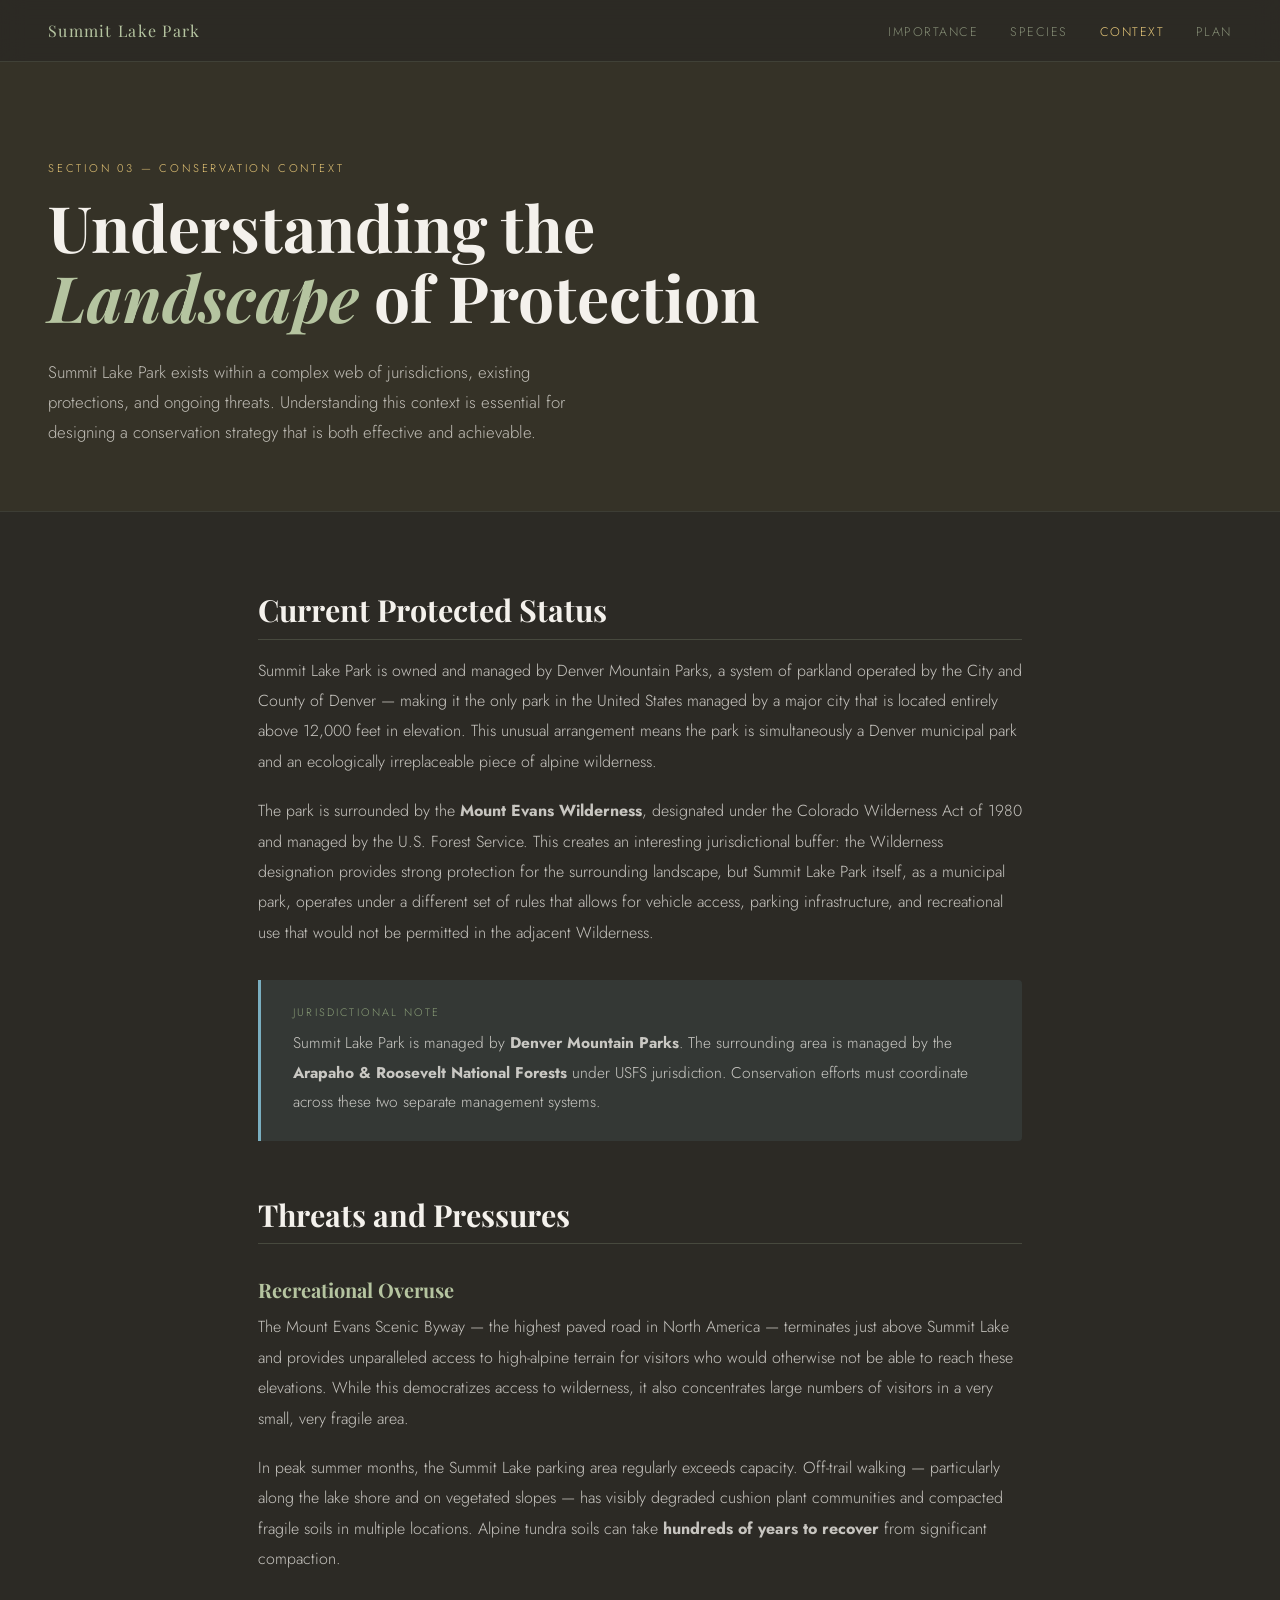
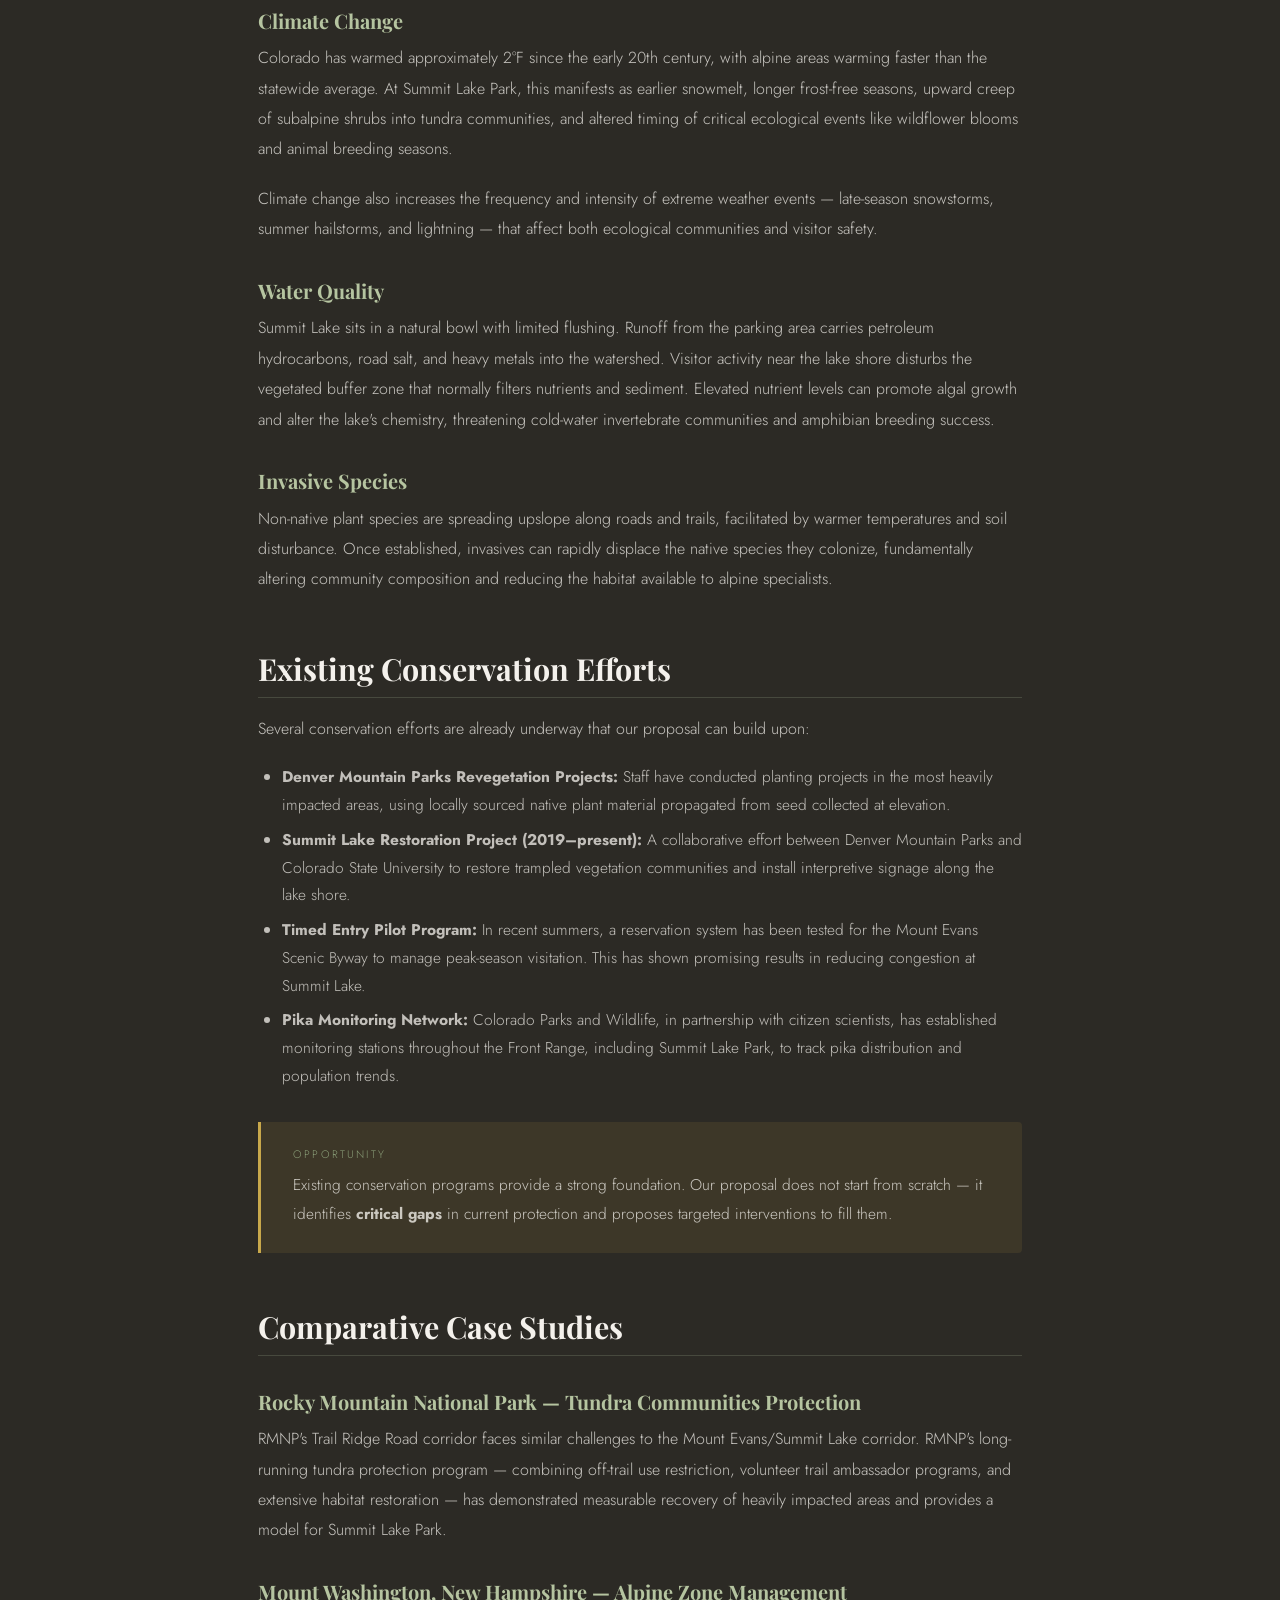
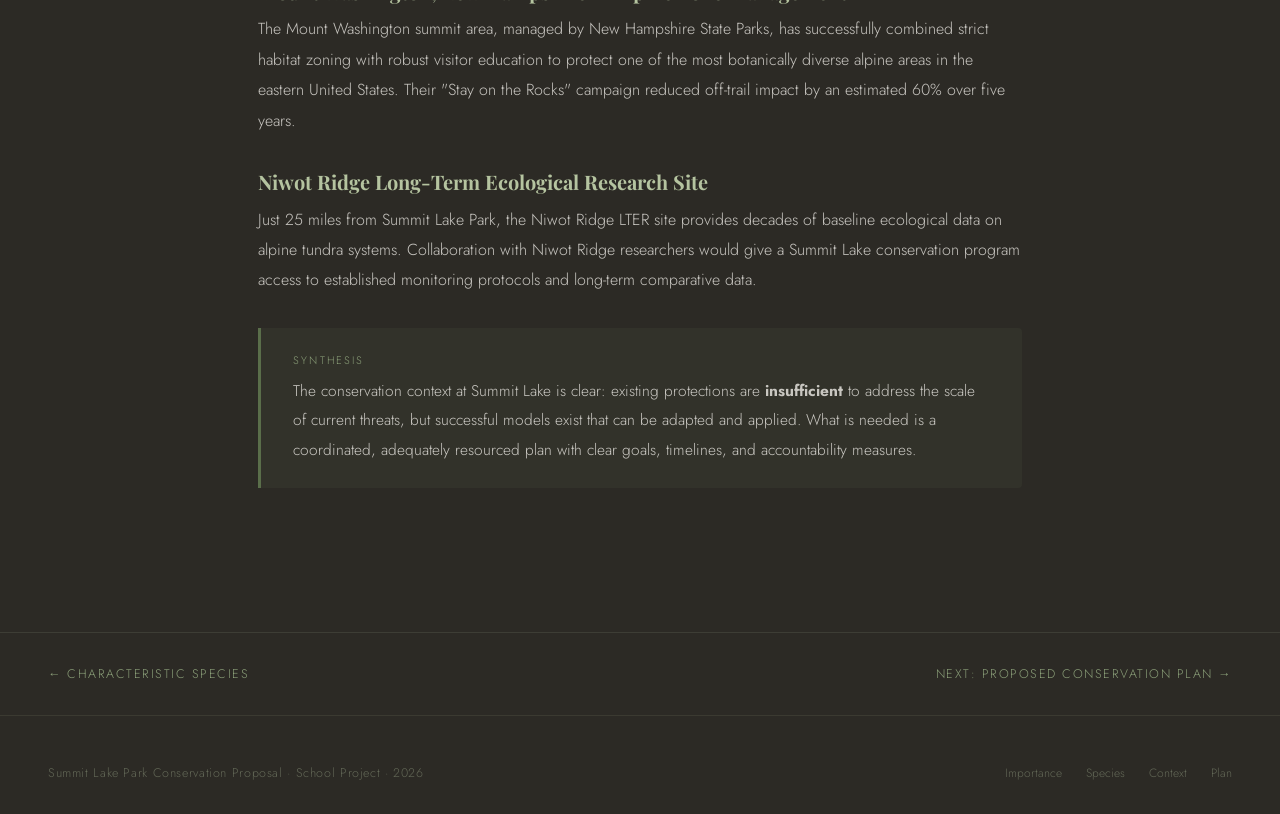
==== context.html @ bf98d881 "Add files via upload" ====
<!DOCTYPE html>
<html lang="en">
<head>
  <meta charset="UTF-8"/>
  <meta name="viewport" content="width=device-width, initial-scale=1.0"/>
  <title>Conservation Context — Summit Lake Park</title>
  <link rel="stylesheet" href="shared.css"/>
</head>
<body>

  <nav>
    <a href="index.html" class="nav-logo">Summit Lake Park</a>
    <ul class="nav-links">
      <li><a href="importance.html">Importance</a></li>
      <li><a href="species.html">Species</a></li>
      <li><a href="context.html" class="active">Context</a></li>
      <li><a href="plan.html">Plan</a></li>
    </ul>
  </nav>

  <div class="page-hero" style="--hero-tint: var(--gold);">
    <div class="page-eyebrow">Section 03 — Conservation Context</div>
    <h1>Understanding the <em>Landscape</em> of Protection</h1>
    <p class="lead">
      Summit Lake Park exists within a complex web of jurisdictions, existing protections, and ongoing threats. Understanding this context is essential for designing a conservation strategy that is both effective and achievable.
    </p>
  </div>

  <div class="page-content">

    <h2>Current Protected Status</h2>
    <p>
      Summit Lake Park is owned and managed by Denver Mountain Parks, a system of parkland operated by the City and County of Denver — making it the only park in the United States managed by a major city that is located entirely above 12,000 feet in elevation. This unusual arrangement means the park is simultaneously a Denver municipal park and an ecologically irreplaceable piece of alpine wilderness.
    </p>
    <p>
      The park is surrounded by the <strong>Mount Evans Wilderness</strong>, designated under the Colorado Wilderness Act of 1980 and managed by the U.S. Forest Service. This creates an interesting jurisdictional buffer: the Wilderness designation provides strong protection for the surrounding landscape, but Summit Lake Park itself, as a municipal park, operates under a different set of rules that allows for vehicle access, parking infrastructure, and recreational use that would not be permitted in the adjacent Wilderness.
    </p>

    <div class="callout sky">
      <div class="callout-label">Jurisdictional Note</div>
      <p>Summit Lake Park is managed by <strong>Denver Mountain Parks</strong>. The surrounding area is managed by the <strong>Arapaho & Roosevelt National Forests</strong> under USFS jurisdiction. Conservation efforts must coordinate across these two separate management systems.</p>
    </div>

    <h2>Threats and Pressures</h2>

    <h3>Recreational Overuse</h3>
    <p>
      The Mount Evans Scenic Byway — the highest paved road in North America — terminates just above Summit Lake and provides unparalleled access to high-alpine terrain for visitors who would otherwise not be able to reach these elevations. While this democratizes access to wilderness, it also concentrates large numbers of visitors in a very small, very fragile area.
    </p>
    <p>
      In peak summer months, the Summit Lake parking area regularly exceeds capacity. Off-trail walking — particularly along the lake shore and on vegetated slopes — has visibly degraded cushion plant communities and compacted fragile soils in multiple locations. Alpine tundra soils can take <strong>hundreds of years to recover</strong> from significant compaction.
    </p>

    <h3>Climate Change</h3>
    <p>
      Colorado has warmed approximately 2°F since the early 20th century, with alpine areas warming faster than the statewide average. At Summit Lake Park, this manifests as earlier snowmelt, longer frost-free seasons, upward creep of subalpine shrubs into tundra communities, and altered timing of critical ecological events like wildflower blooms and animal breeding seasons.
    </p>
    <p>
      Climate change also increases the frequency and intensity of extreme weather events — late-season snowstorms, summer hailstorms, and lightning — that affect both ecological communities and visitor safety.
    </p>

    <h3>Water Quality</h3>
    <p>
      Summit Lake sits in a natural bowl with limited flushing. Runoff from the parking area carries petroleum hydrocarbons, road salt, and heavy metals into the watershed. Visitor activity near the lake shore disturbs the vegetated buffer zone that normally filters nutrients and sediment. Elevated nutrient levels can promote algal growth and alter the lake's chemistry, threatening cold-water invertebrate communities and amphibian breeding success.
    </p>

    <h3>Invasive Species</h3>
    <p>
      Non-native plant species are spreading upslope along roads and trails, facilitated by warmer temperatures and soil disturbance. Once established, invasives can rapidly displace the native species they colonize, fundamentally altering community composition and reducing the habitat available to alpine specialists.
    </p>

    <h2>Existing Conservation Efforts</h2>
    <p>
      Several conservation efforts are already underway that our proposal can build upon:
    </p>
    <ul>
      <li><strong>Denver Mountain Parks Revegetation Projects:</strong> Staff have conducted planting projects in the most heavily impacted areas, using locally sourced native plant material propagated from seed collected at elevation.</li>
      <li><strong>Summit Lake Restoration Project (2019–present):</strong> A collaborative effort between Denver Mountain Parks and Colorado State University to restore trampled vegetation communities and install interpretive signage along the lake shore.</li>
      <li><strong>Timed Entry Pilot Program:</strong> In recent summers, a reservation system has been tested for the Mount Evans Scenic Byway to manage peak-season visitation. This has shown promising results in reducing congestion at Summit Lake.</li>
      <li><strong>Pika Monitoring Network:</strong> Colorado Parks and Wildlife, in partnership with citizen scientists, has established monitoring stations throughout the Front Range, including Summit Lake Park, to track pika distribution and population trends.</li>
    </ul>

    <div class="callout gold">
      <div class="callout-label">Opportunity</div>
      <p>Existing conservation programs provide a strong foundation. Our proposal does not start from scratch — it identifies <strong>critical gaps</strong> in current protection and proposes targeted interventions to fill them.</p>
    </div>

    <h2>Comparative Case Studies</h2>

    <h3>Rocky Mountain National Park — Tundra Communities Protection</h3>
    <p>
      RMNP's Trail Ridge Road corridor faces similar challenges to the Mount Evans/Summit Lake corridor. RMNP's long-running tundra protection program — combining off-trail use restriction, volunteer trail ambassador programs, and extensive habitat restoration — has demonstrated measurable recovery of heavily impacted areas and provides a model for Summit Lake Park.
    </p>

    <h3>Mount Washington, New Hampshire — Alpine Zone Management</h3>
    <p>
      The Mount Washington summit area, managed by New Hampshire State Parks, has successfully combined strict habitat zoning with robust visitor education to protect one of the most botanically diverse alpine areas in the eastern United States. Their "Stay on the Rocks" campaign reduced off-trail impact by an estimated 60% over five years.
    </p>

    <h3>Niwot Ridge Long-Term Ecological Research Site</h3>
    <p>
      Just 25 miles from Summit Lake Park, the Niwot Ridge LTER site provides decades of baseline ecological data on alpine tundra systems. Collaboration with Niwot Ridge researchers would give a Summit Lake conservation program access to established monitoring protocols and long-term comparative data.
    </p>

    <div class="callout">
      <div class="callout-label">Synthesis</div>
      <p>The conservation context at Summit Lake is clear: existing protections are <strong>insufficient</strong> to address the scale of current threats, but successful models exist that can be adapted and applied. What is needed is a coordinated, adequately resourced plan with clear goals, timelines, and accountability measures.</p>
    </div>

  </div>

  <div class="page-nav-strip">
    <a href="species.html" class="page-nav-link">← Characteristic Species</a>
    <a href="plan.html" class="page-nav-link">Next: Proposed Conservation Plan →</a>
  </div>

  <footer>
    <p>Summit Lake Park Conservation Proposal · School Project · 2026</p>
    <div class="footer-links">
      <a href="importance.html">Importance</a>
      <a href="species.html">Species</a>
      <a href="context.html">Context</a>
      <a href="plan.html">Plan</a>
    </div>
  </footer>

</body>
</html>
---- shared.css ----
/* shared.css — Summit Lake Conservation Proposal */
@import url('https://fonts.googleapis.com/css2?family=Playfair+Display:ital,wght@0,400;0,700;1,400&family=Libre+Baskerville:ital@0;1&family=Jost:wght@300;400;500&display=swap');

:root {
  --stone: #2c2a25;
  --bark: #4a3f35;
  --moss: #5a6e4a;
  --sage: #8a9e78;
  --lichen: #b5c4a0;
  --mist: #dce8d4;
  --snow: #f4f1ec;
  --glacier: #c8dde8;
  --sky: #7aaec0;
  --gold: #c8a84b;
  --accent: #e8c97a;
}

*, *::before, *::after { box-sizing: border-box; margin: 0; padding: 0; }
html { scroll-behavior: smooth; }

body {
  background: var(--stone);
  color: var(--snow);
  font-family: 'Jost', sans-serif;
  font-weight: 300;
  overflow-x: hidden;
}

/* ── NAV ── */
nav {
  position: fixed; top: 0; left: 0; right: 0; z-index: 100;
  display: flex; align-items: center; justify-content: space-between;
  padding: 1.2rem 3rem;
  background: rgba(44,42,37,0.9);
  backdrop-filter: blur(12px);
  border-bottom: 1px solid rgba(181,196,160,0.15);
}
.nav-logo {
  font-family: 'Playfair Display', serif;
  font-size: 1rem; letter-spacing: 0.08em;
  color: var(--lichen); text-decoration: none;
}
.nav-links { display: flex; gap: 2rem; list-style: none; }
.nav-links a {
  color: var(--lichen); text-decoration: none;
  font-size: 0.78rem; letter-spacing: 0.12em; text-transform: uppercase;
  opacity: 0.65; transition: opacity 0.2s, color 0.2s;
}
.nav-links a:hover, .nav-links a.active { opacity: 1; color: var(--accent); }

/* ── PAGE HERO ── */
.page-hero {
  padding: 10rem 3rem 4rem;
  border-bottom: 1px solid rgba(181,196,160,0.12);
  position: relative;
}
.page-hero::before {
  content: '';
  position: absolute; inset: 0;
  background: var(--hero-tint, var(--moss));
  opacity: 0.06;
  pointer-events: none;
}
.page-eyebrow {
  font-size: 0.7rem; letter-spacing: 0.25em; text-transform: uppercase;
  color: var(--accent); margin-bottom: 1rem;
}
.page-hero h1 {
  font-family: 'Playfair Display', serif;
  font-size: clamp(2.5rem, 5vw, 4.5rem);
  line-height: 1.1; max-width: 18ch;
  animation: fadeUp 0.8s ease both;
}
.page-hero h1 em { font-style: italic; color: var(--lichen); }
.page-hero .lead {
  margin-top: 1.5rem; max-width: 54ch;
  font-size: 1.05rem; line-height: 1.8;
  color: rgba(244,241,236,0.72);
  animation: fadeUp 0.8s ease 0.15s both;
}

/* ── CONTENT LAYOUT ── */
.page-content {
  max-width: 860px;
  margin: 0 auto;
  padding: 5rem 3rem 7rem;
}

/* ── TYPOGRAPHY ── */
.page-content h2 {
  font-family: 'Playfair Display', serif;
  font-size: 1.9rem; line-height: 1.2;
  margin: 3.5rem 0 1rem;
  padding-bottom: 0.6rem;
  border-bottom: 1px solid rgba(181,196,160,0.2);
}
.page-content h2:first-child { margin-top: 0; }
.page-content h3 {
  font-family: 'Playfair Display', serif;
  font-size: 1.25rem; margin: 2rem 0 0.6rem;
  color: var(--lichen);
}
.page-content p {
  font-size: 1rem; line-height: 1.9;
  color: rgba(244,241,236,0.78);
  margin-bottom: 1.2rem;
}
.page-content ul, .page-content ol {
  margin: 0 0 1.5rem 1.5rem;
  color: rgba(244,241,236,0.75);
}
.page-content li {
  font-size: 0.97rem; line-height: 1.8; margin-bottom: 0.4rem;
}

/* ── CALLOUT BOXES ── */
.callout {
  border-left: 3px solid var(--moss);
  background: rgba(90,110,74,0.12);
  padding: 1.5rem 2rem;
  margin: 2rem 0;
  border-radius: 0 4px 4px 0;
}
.callout.gold { border-color: var(--gold); background: rgba(200,168,75,0.1); }
.callout.sky  { border-color: var(--sky);  background: rgba(122,174,192,0.1); }
.callout p { margin-bottom: 0; font-size: 0.97rem; }
.callout-label {
  font-size: 0.68rem; letter-spacing: 0.2em; text-transform: uppercase;
  color: var(--sage); margin-bottom: 0.5rem;
}

/* ── SPECIES CARDS ── */
.species-grid {
  display: grid;
  grid-template-columns: repeat(auto-fill, minmax(260px, 1fr));
  gap: 1.5rem; margin: 2rem 0;
}
.species-card {
  background: rgba(181,196,160,0.07);
  border: 1px solid rgba(181,196,160,0.14);
  padding: 1.8rem;
  border-radius: 2px;
  transition: background 0.2s;
}
.species-card:hover { background: rgba(181,196,160,0.12); }
.species-card .sci {
  font-style: italic; font-size: 0.82rem;
  color: var(--sage); margin-bottom: 0.25rem;
}
.species-card h4 {
  font-family: 'Playfair Display', serif; font-size: 1.1rem;
  margin-bottom: 0.6rem;
}
.species-card p { font-size: 0.88rem; line-height: 1.75; margin-bottom: 0; }
.status-badge {
  display: inline-block; margin-top: 0.8rem;
  font-size: 0.65rem; letter-spacing: 0.15em; text-transform: uppercase;
  padding: 0.25rem 0.65rem;
  border-radius: 2px;
}
.status-badge.concern  { background: rgba(200,168,75,0.2);  color: var(--accent); }
.status-badge.threat   { background: rgba(180,60,60,0.2);   color: #e89090; }
.status-badge.stable   { background: rgba(90,110,74,0.25);  color: var(--lichen); }
.status-badge.invasive { background: rgba(170,100,40,0.25); color: #e0a870; }

/* ── PLAN STEPS ── */
.plan-steps { margin: 2rem 0; }
.plan-step {
  display: grid; grid-template-columns: 3rem 1fr;
  gap: 1.5rem; margin-bottom: 2.5rem; align-items: start;
}
.step-num {
  font-family: 'Playfair Display', serif; font-size: 2rem;
  color: rgba(181,196,160,0.25); line-height: 1; text-align: right;
}
.step-body h4 {
  font-family: 'Playfair Display', serif; font-size: 1.15rem;
  color: var(--lichen); margin-bottom: 0.4rem;
}
.step-body p { font-size: 0.93rem; line-height: 1.8; margin-bottom: 0; }

/* ── PAGE NAV ── */
.page-nav-strip {
  display: flex; justify-content: space-between; align-items: center;
  padding: 2rem 3rem;
  border-top: 1px solid rgba(181,196,160,0.12);
  flex-wrap: wrap; gap: 1rem;
}
.page-nav-link {
  font-size: 0.78rem; letter-spacing: 0.12em; text-transform: uppercase;
  color: var(--sage); text-decoration: none;
  display: inline-flex; align-items: center; gap: 0.5rem;
  transition: color 0.2s;
}
.page-nav-link:hover { color: var(--accent); }

/* ── FOOTER ── */
footer {
  padding: 3rem 3rem 2rem;
  border-top: 1px solid rgba(181,196,160,0.1);
  display: flex; justify-content: space-between; align-items: center;
  flex-wrap: wrap; gap: 1rem;
}
footer p { font-size: 0.78rem; color: rgba(181,196,160,0.4); letter-spacing: 0.05em; }
.footer-links { display: flex; gap: 1.5rem; }
.footer-links a {
  font-size: 0.75rem; color: rgba(181,196,160,0.4);
  text-decoration: none; transition: color 0.2s;
}
.footer-links a:hover { color: var(--lichen); }

@keyframes fadeUp {
  from { opacity: 0; transform: translateY(20px); }
  to   { opacity: 1; transform: translateY(0); }
}

@media (max-width: 768px) {
  nav { padding: 1rem 1.5rem; }
  .nav-links { gap: 1rem; }
  .page-hero { padding: 8rem 1.5rem 3rem; }
  .page-content { padding: 3rem 1.5rem 5rem; }
  .page-nav-strip { padding: 1.5rem; }
  footer { padding: 2rem 1.5rem; flex-direction: column; align-items: flex-start; }
}
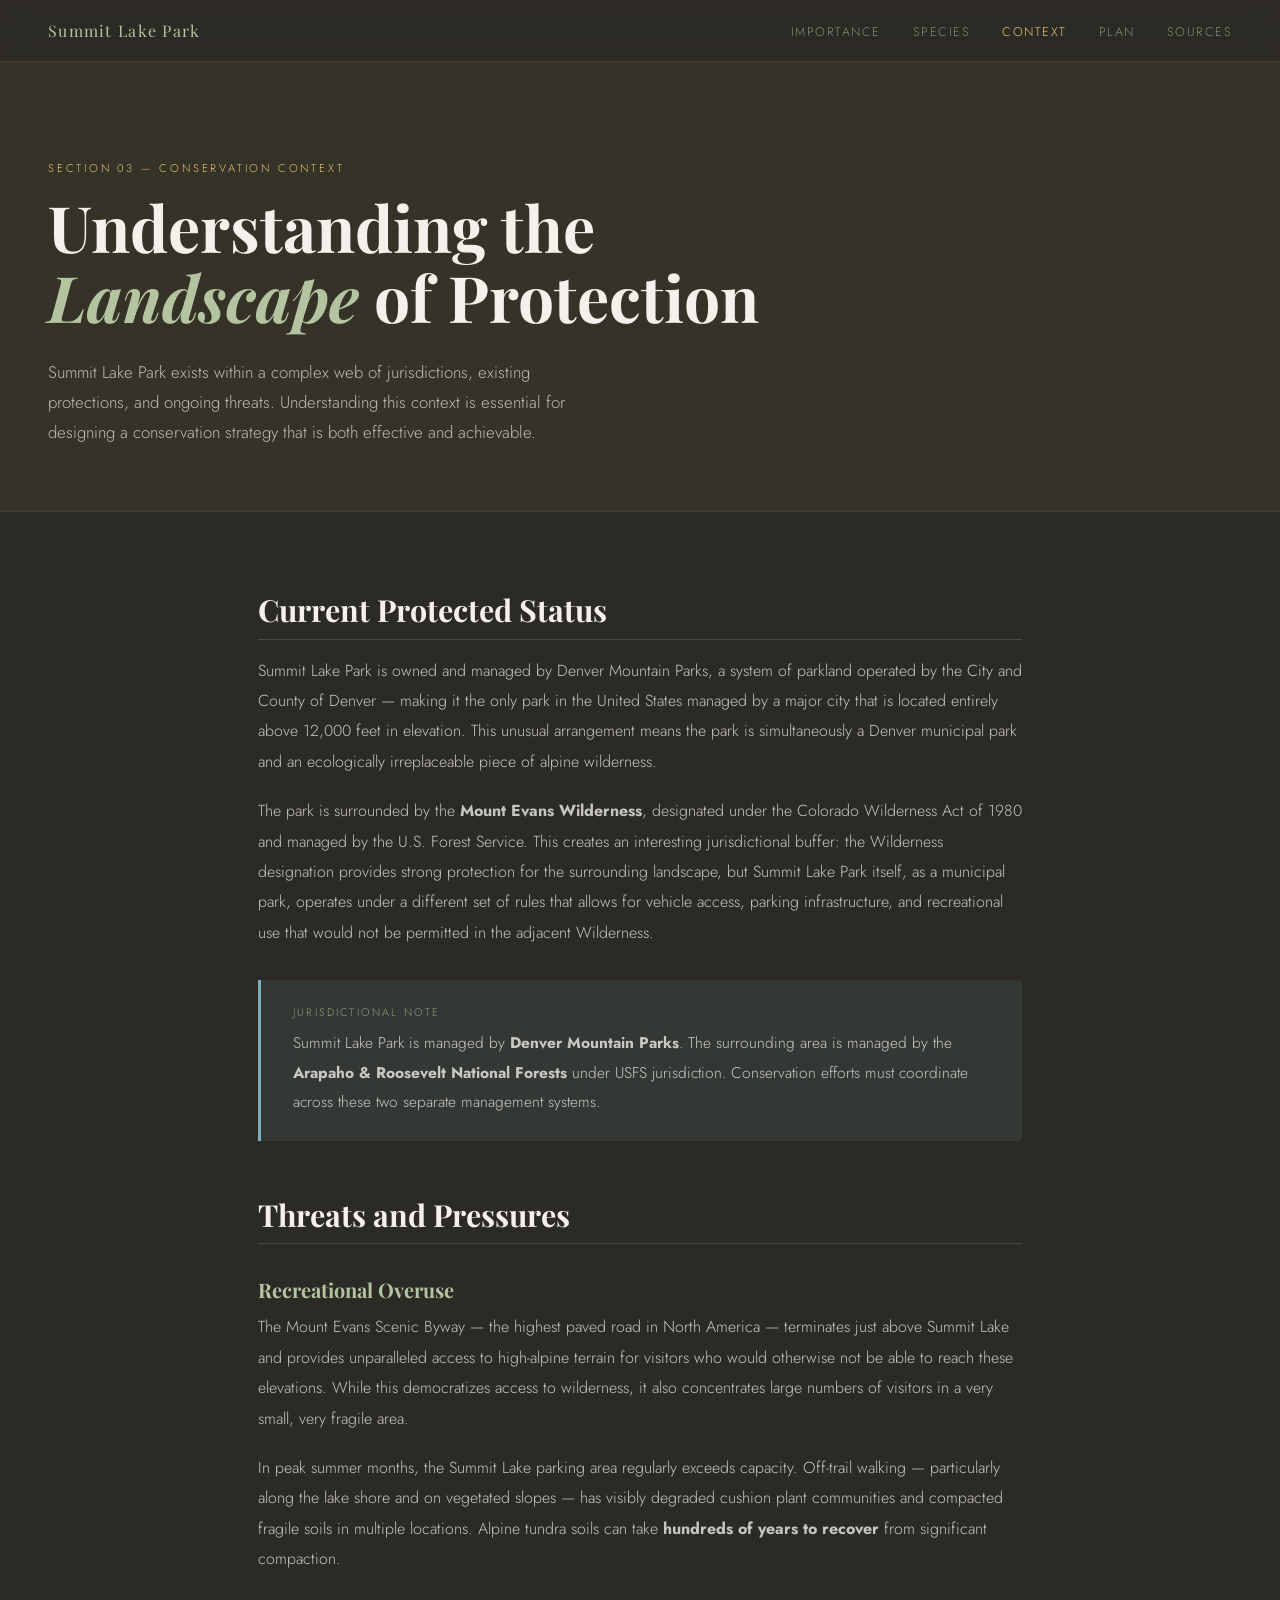
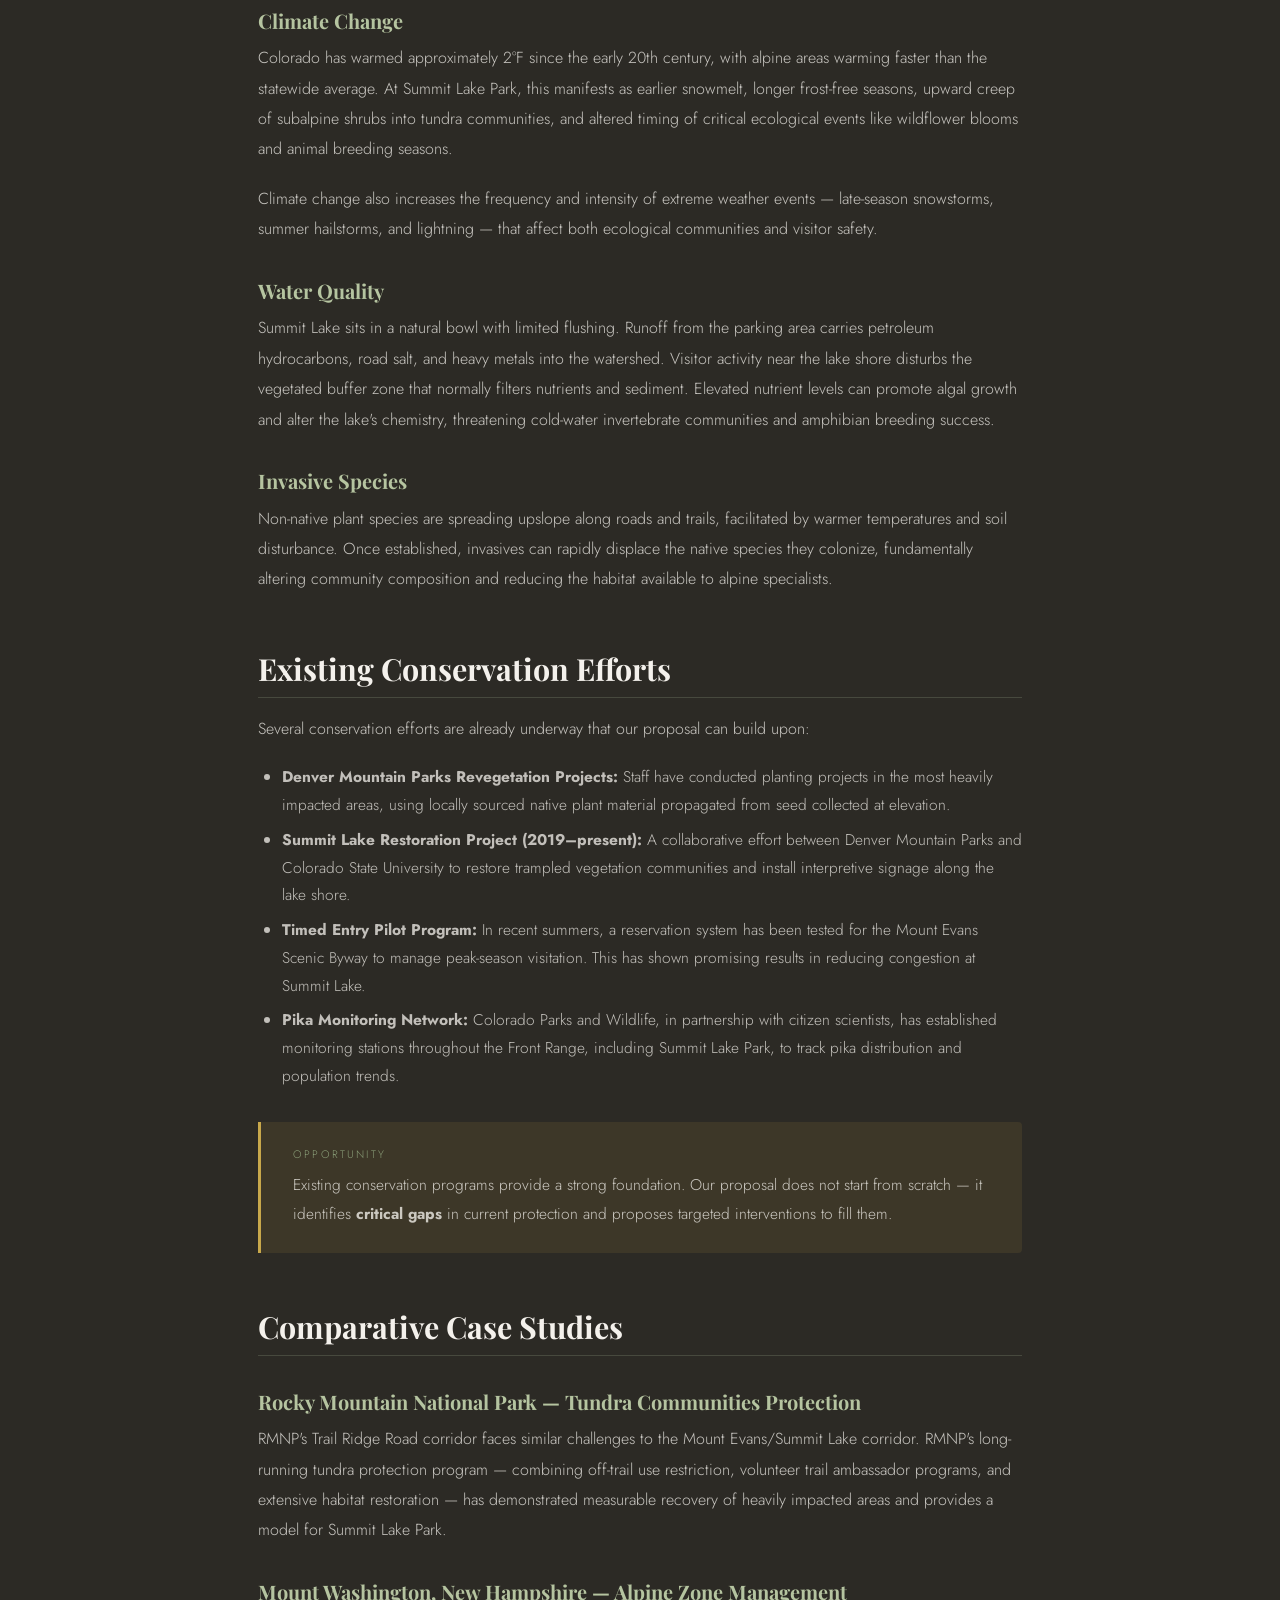
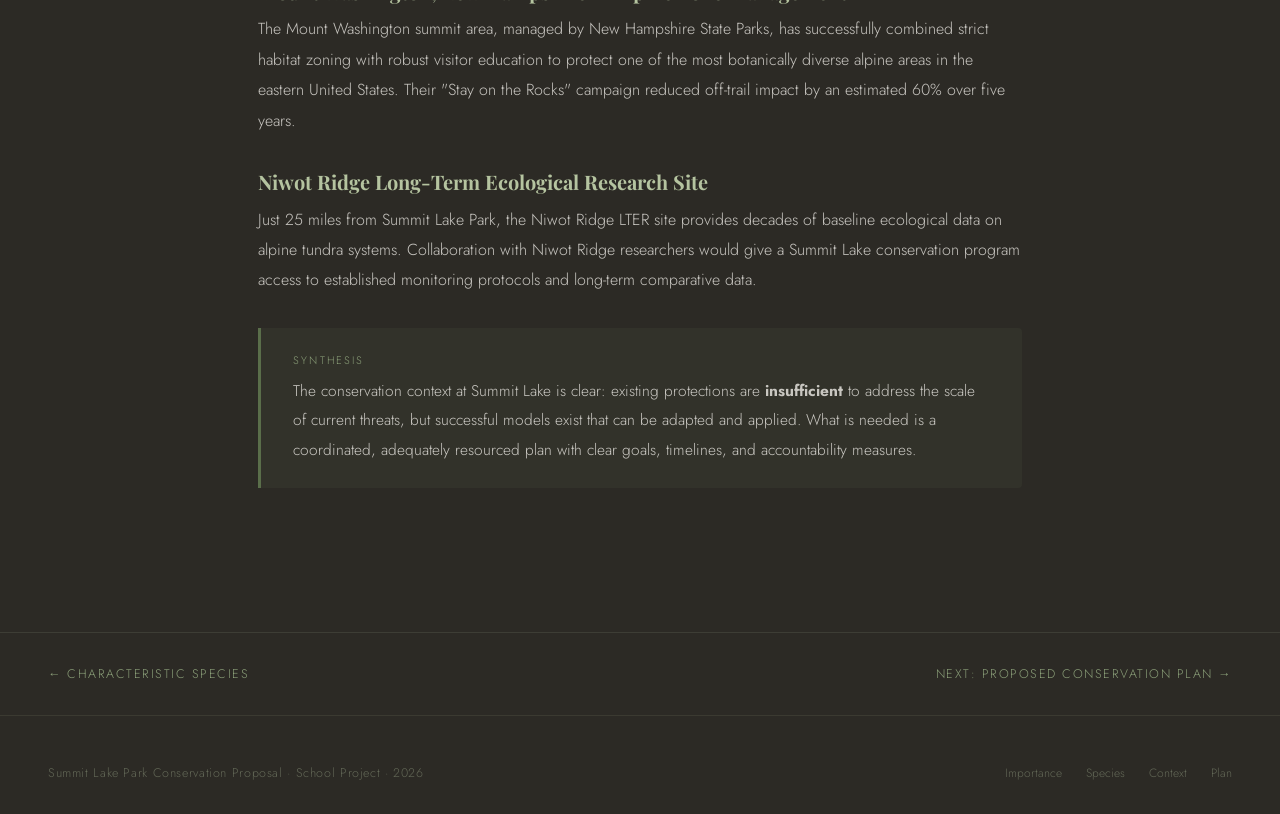
==== commit 95165840: "Add files via upload" ====
--- a/context.html
+++ b/context.html
@@ -15,6 +15,7 @@
       <li><a href="species.html">Species</a></li>
       <li><a href="context.html" class="active">Context</a></li>
       <li><a href="plan.html">Plan</a></li>
+      <li><a href="sources.html">Sources</a></li>
     </ul>
   </nav>
 
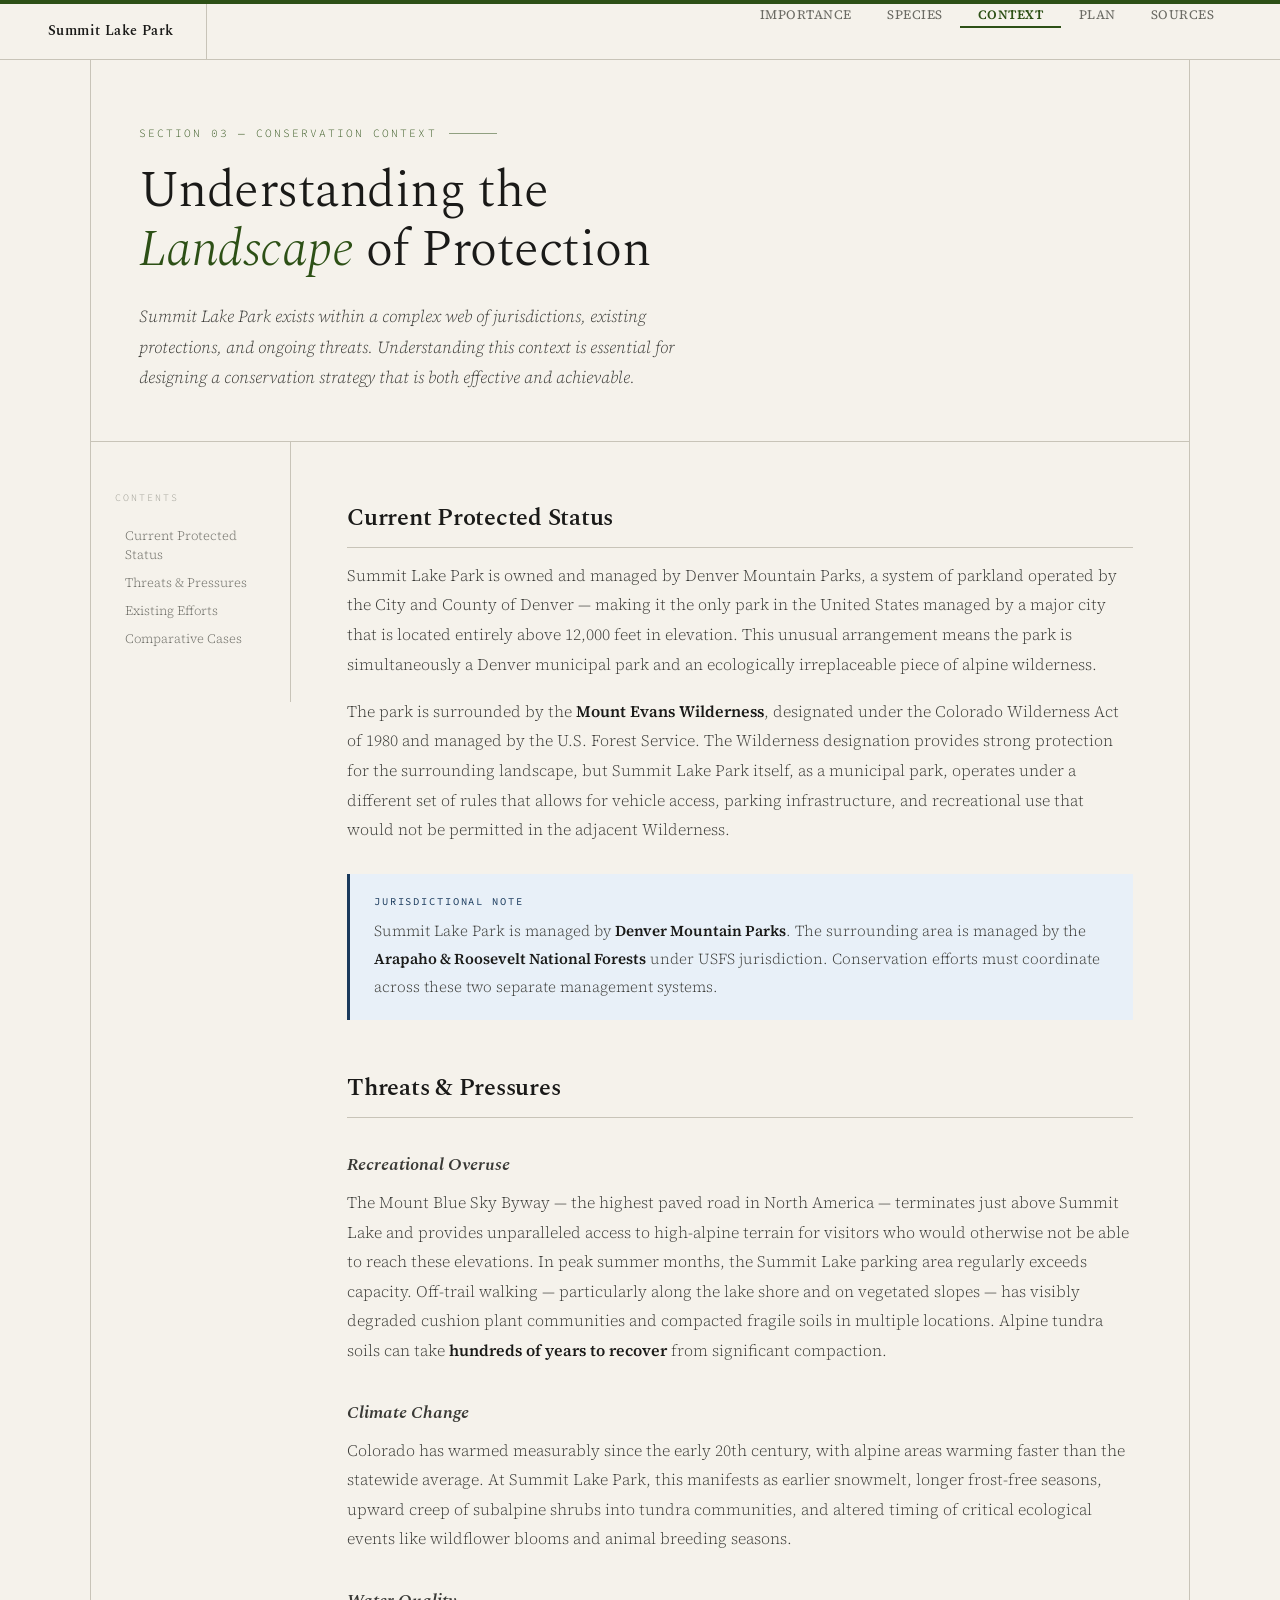
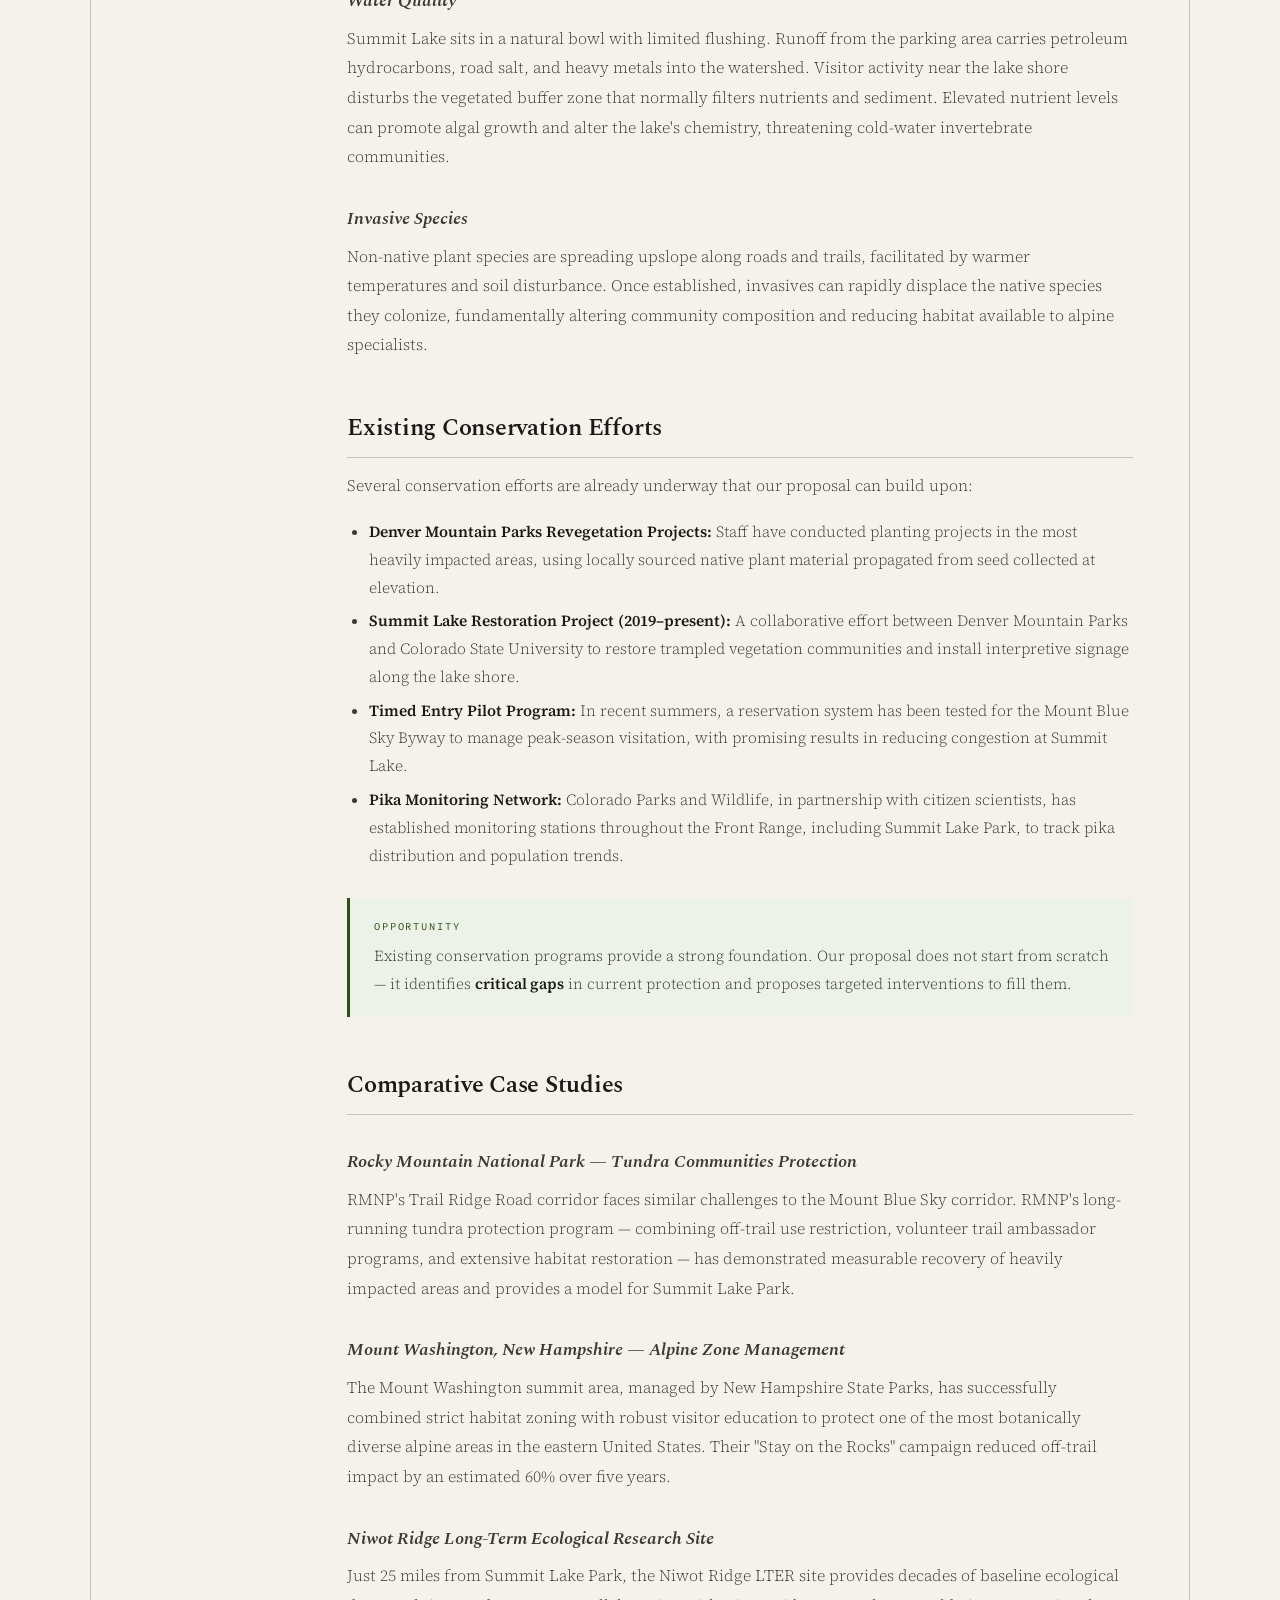
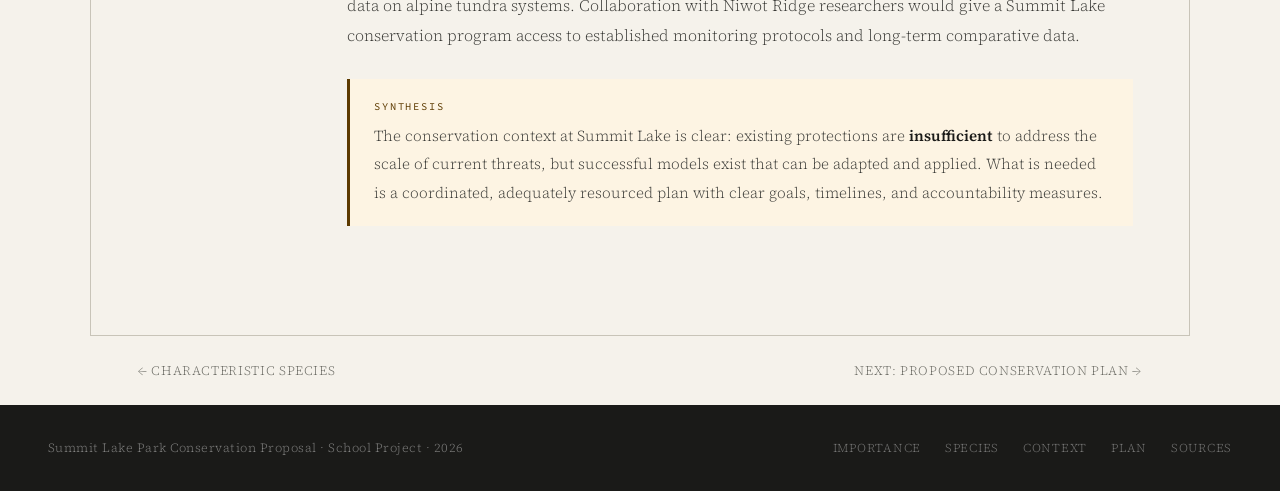
==== commit ac89b3fc: "update style via upload" ====
--- a/context.html
+++ b/context.html
@@ -8,122 +8,175 @@
 </head>
 <body>
 
-  <nav>
-    <a href="index.html" class="nav-logo">Summit Lake Park</a>
-    <ul class="nav-links">
-      <li><a href="importance.html">Importance</a></li>
-      <li><a href="species.html">Species</a></li>
-      <li><a href="context.html" class="active">Context</a></li>
-      <li><a href="plan.html">Plan</a></li>
-      <li><a href="sources.html">Sources</a></li>
+<div class="top-rule"></div>
+
+<nav>
+  <a href="index.html" class="nav-logo">Summit Lake Park</a>
+  <ul class="nav-links">
+    <li><a href="importance.html">Importance</a></li>
+    <li><a href="species.html">Species</a></li>
+    <li><a href="context.html" class="active">Context</a></li>
+    <li><a href="plan.html">Plan</a></li>
+    <li><a href="sources.html">Sources</a></li>
+  </ul>
+</nav>
+
+<div class="page-hero" style="border-left:1px solid var(--rule); border-right:1px solid var(--rule);">
+  <div class="page-eyebrow">Section 03 — Conservation Context</div>
+  <h1>Understanding the <em>Landscape</em> of Protection</h1>
+  <p class="lead">
+    Summit Lake Park exists within a complex web of jurisdictions, existing protections, and
+    ongoing threats. Understanding this context is essential for designing a conservation
+    strategy that is both effective and achievable.
+  </p>
+</div>
+
+<div class="page-wrapper">
+  <aside class="page-sidebar">
+    <div class="sidebar-label">Contents</div>
+    <ul class="sidebar-toc">
+      <li><a href="#status">Current Protected Status</a></li>
+      <li><a href="#threats">Threats &amp; Pressures</a></li>
+      <li><a href="#existing">Existing Efforts</a></li>
+      <li><a href="#cases">Comparative Cases</a></li>
     </ul>
-  </nav>
+  </aside>
 
-  <div class="page-hero" style="--hero-tint: var(--gold);">
-    <div class="page-eyebrow">Section 03 — Conservation Context</div>
-    <h1>Understanding the <em>Landscape</em> of Protection</h1>
-    <p class="lead">
-      Summit Lake Park exists within a complex web of jurisdictions, existing protections, and ongoing threats. Understanding this context is essential for designing a conservation strategy that is both effective and achievable.
-    </p>
-  </div>
+  <main class="page-content">
 
-  <div class="page-content">
-
-    <h2>Current Protected Status</h2>
+    <h2 id="status">Current Protected Status</h2>
     <p>
-      Summit Lake Park is owned and managed by Denver Mountain Parks, a system of parkland operated by the City and County of Denver — making it the only park in the United States managed by a major city that is located entirely above 12,000 feet in elevation. This unusual arrangement means the park is simultaneously a Denver municipal park and an ecologically irreplaceable piece of alpine wilderness.
+      Summit Lake Park is owned and managed by Denver Mountain Parks, a system of parkland
+      operated by the City and County of Denver — making it the only park in the United States
+      managed by a major city that is located entirely above 12,000 feet in elevation. This
+      unusual arrangement means the park is simultaneously a Denver municipal park and an
+      ecologically irreplaceable piece of alpine wilderness.
     </p>
     <p>
-      The park is surrounded by the <strong>Mount Evans Wilderness</strong>, designated under the Colorado Wilderness Act of 1980 and managed by the U.S. Forest Service. This creates an interesting jurisdictional buffer: the Wilderness designation provides strong protection for the surrounding landscape, but Summit Lake Park itself, as a municipal park, operates under a different set of rules that allows for vehicle access, parking infrastructure, and recreational use that would not be permitted in the adjacent Wilderness.
+      The park is surrounded by the <strong>Mount Evans Wilderness</strong>, designated under
+      the Colorado Wilderness Act of 1980 and managed by the U.S. Forest Service. The Wilderness
+      designation provides strong protection for the surrounding landscape, but Summit Lake Park
+      itself, as a municipal park, operates under a different set of rules that allows for vehicle
+      access, parking infrastructure, and recreational use that would not be permitted in the
+      adjacent Wilderness.
     </p>
 
-    <div class="callout sky">
+    <div class="callout info">
       <div class="callout-label">Jurisdictional Note</div>
-      <p>Summit Lake Park is managed by <strong>Denver Mountain Parks</strong>. The surrounding area is managed by the <strong>Arapaho & Roosevelt National Forests</strong> under USFS jurisdiction. Conservation efforts must coordinate across these two separate management systems.</p>
+      <p>Summit Lake Park is managed by <strong>Denver Mountain Parks</strong>. The surrounding
+      area is managed by the <strong>Arapaho &amp; Roosevelt National Forests</strong> under USFS
+      jurisdiction. Conservation efforts must coordinate across these two separate management
+      systems.</p>
     </div>
 
-    <h2>Threats and Pressures</h2>
+    <h2 id="threats">Threats &amp; Pressures</h2>
 
     <h3>Recreational Overuse</h3>
     <p>
-      The Mount Evans Scenic Byway — the highest paved road in North America — terminates just above Summit Lake and provides unparalleled access to high-alpine terrain for visitors who would otherwise not be able to reach these elevations. While this democratizes access to wilderness, it also concentrates large numbers of visitors in a very small, very fragile area.
-    </p>
-    <p>
-      In peak summer months, the Summit Lake parking area regularly exceeds capacity. Off-trail walking — particularly along the lake shore and on vegetated slopes — has visibly degraded cushion plant communities and compacted fragile soils in multiple locations. Alpine tundra soils can take <strong>hundreds of years to recover</strong> from significant compaction.
+      The Mount Blue Sky Byway — the highest paved road in North America — terminates just above
+      Summit Lake and provides unparalleled access to high-alpine terrain for visitors who would
+      otherwise not be able to reach these elevations. In peak summer months, the Summit Lake
+      parking area regularly exceeds capacity. Off-trail walking — particularly along the lake
+      shore and on vegetated slopes — has visibly degraded cushion plant communities and compacted
+      fragile soils in multiple locations. Alpine tundra soils can take <strong>hundreds of years
+      to recover</strong> from significant compaction.
     </p>
 
     <h3>Climate Change</h3>
     <p>
-      Colorado has warmed approximately 2°F since the early 20th century, with alpine areas warming faster than the statewide average. At Summit Lake Park, this manifests as earlier snowmelt, longer frost-free seasons, upward creep of subalpine shrubs into tundra communities, and altered timing of critical ecological events like wildflower blooms and animal breeding seasons.
-    </p>
-    <p>
-      Climate change also increases the frequency and intensity of extreme weather events — late-season snowstorms, summer hailstorms, and lightning — that affect both ecological communities and visitor safety.
+      Colorado has warmed measurably since the early 20th century, with alpine areas warming faster
+      than the statewide average. At Summit Lake Park, this manifests as earlier snowmelt, longer
+      frost-free seasons, upward creep of subalpine shrubs into tundra communities, and altered
+      timing of critical ecological events like wildflower blooms and animal breeding seasons.
     </p>
 
     <h3>Water Quality</h3>
     <p>
-      Summit Lake sits in a natural bowl with limited flushing. Runoff from the parking area carries petroleum hydrocarbons, road salt, and heavy metals into the watershed. Visitor activity near the lake shore disturbs the vegetated buffer zone that normally filters nutrients and sediment. Elevated nutrient levels can promote algal growth and alter the lake's chemistry, threatening cold-water invertebrate communities and amphibian breeding success.
+      Summit Lake sits in a natural bowl with limited flushing. Runoff from the parking area carries
+      petroleum hydrocarbons, road salt, and heavy metals into the watershed. Visitor activity near
+      the lake shore disturbs the vegetated buffer zone that normally filters nutrients and sediment.
+      Elevated nutrient levels can promote algal growth and alter the lake's chemistry, threatening
+      cold-water invertebrate communities.
     </p>
 
     <h3>Invasive Species</h3>
     <p>
-      Non-native plant species are spreading upslope along roads and trails, facilitated by warmer temperatures and soil disturbance. Once established, invasives can rapidly displace the native species they colonize, fundamentally altering community composition and reducing the habitat available to alpine specialists.
+      Non-native plant species are spreading upslope along roads and trails, facilitated by warmer
+      temperatures and soil disturbance. Once established, invasives can rapidly displace the native
+      species they colonize, fundamentally altering community composition and reducing habitat
+      available to alpine specialists.
     </p>
 
-    <h2>Existing Conservation Efforts</h2>
+    <h2 id="existing">Existing Conservation Efforts</h2>
     <p>
       Several conservation efforts are already underway that our proposal can build upon:
     </p>
     <ul>
       <li><strong>Denver Mountain Parks Revegetation Projects:</strong> Staff have conducted planting projects in the most heavily impacted areas, using locally sourced native plant material propagated from seed collected at elevation.</li>
       <li><strong>Summit Lake Restoration Project (2019–present):</strong> A collaborative effort between Denver Mountain Parks and Colorado State University to restore trampled vegetation communities and install interpretive signage along the lake shore.</li>
-      <li><strong>Timed Entry Pilot Program:</strong> In recent summers, a reservation system has been tested for the Mount Evans Scenic Byway to manage peak-season visitation. This has shown promising results in reducing congestion at Summit Lake.</li>
+      <li><strong>Timed Entry Pilot Program:</strong> In recent summers, a reservation system has been tested for the Mount Blue Sky Byway to manage peak-season visitation, with promising results in reducing congestion at Summit Lake.</li>
       <li><strong>Pika Monitoring Network:</strong> Colorado Parks and Wildlife, in partnership with citizen scientists, has established monitoring stations throughout the Front Range, including Summit Lake Park, to track pika distribution and population trends.</li>
     </ul>
 
-    <div class="callout gold">
+    <div class="callout">
       <div class="callout-label">Opportunity</div>
-      <p>Existing conservation programs provide a strong foundation. Our proposal does not start from scratch — it identifies <strong>critical gaps</strong> in current protection and proposes targeted interventions to fill them.</p>
+      <p>Existing conservation programs provide a strong foundation. Our proposal does not start
+      from scratch — it identifies <strong>critical gaps</strong> in current protection and proposes
+      targeted interventions to fill them.</p>
     </div>
 
-    <h2>Comparative Case Studies</h2>
+    <h2 id="cases">Comparative Case Studies</h2>
 
     <h3>Rocky Mountain National Park — Tundra Communities Protection</h3>
     <p>
-      RMNP's Trail Ridge Road corridor faces similar challenges to the Mount Evans/Summit Lake corridor. RMNP's long-running tundra protection program — combining off-trail use restriction, volunteer trail ambassador programs, and extensive habitat restoration — has demonstrated measurable recovery of heavily impacted areas and provides a model for Summit Lake Park.
+      RMNP's Trail Ridge Road corridor faces similar challenges to the Mount Blue Sky corridor.
+      RMNP's long-running tundra protection program — combining off-trail use restriction, volunteer
+      trail ambassador programs, and extensive habitat restoration — has demonstrated measurable
+      recovery of heavily impacted areas and provides a model for Summit Lake Park.
     </p>
 
     <h3>Mount Washington, New Hampshire — Alpine Zone Management</h3>
     <p>
-      The Mount Washington summit area, managed by New Hampshire State Parks, has successfully combined strict habitat zoning with robust visitor education to protect one of the most botanically diverse alpine areas in the eastern United States. Their "Stay on the Rocks" campaign reduced off-trail impact by an estimated 60% over five years.
+      The Mount Washington summit area, managed by New Hampshire State Parks, has successfully
+      combined strict habitat zoning with robust visitor education to protect one of the most
+      botanically diverse alpine areas in the eastern United States. Their "Stay on the Rocks"
+      campaign reduced off-trail impact by an estimated 60% over five years.
     </p>
 
     <h3>Niwot Ridge Long-Term Ecological Research Site</h3>
     <p>
-      Just 25 miles from Summit Lake Park, the Niwot Ridge LTER site provides decades of baseline ecological data on alpine tundra systems. Collaboration with Niwot Ridge researchers would give a Summit Lake conservation program access to established monitoring protocols and long-term comparative data.
+      Just 25 miles from Summit Lake Park, the Niwot Ridge LTER site provides decades of baseline
+      ecological data on alpine tundra systems. Collaboration with Niwot Ridge researchers would
+      give a Summit Lake conservation program access to established monitoring protocols and
+      long-term comparative data.
     </p>
 
-    <div class="callout">
+    <div class="callout warn">
       <div class="callout-label">Synthesis</div>
-      <p>The conservation context at Summit Lake is clear: existing protections are <strong>insufficient</strong> to address the scale of current threats, but successful models exist that can be adapted and applied. What is needed is a coordinated, adequately resourced plan with clear goals, timelines, and accountability measures.</p>
+      <p>The conservation context at Summit Lake is clear: existing protections are
+      <strong>insufficient</strong> to address the scale of current threats, but successful models
+      exist that can be adapted and applied. What is needed is a coordinated, adequately resourced
+      plan with clear goals, timelines, and accountability measures.</p>
     </div>
 
+  </main>
+</div>
+
+<div class="page-nav-strip">
+  <a href="species.html" class="page-nav-link">← Characteristic Species</a>
+  <a href="plan.html" class="page-nav-link">Next: Proposed Conservation Plan →</a>
+</div>
+
+<footer>
+  <p>Summit Lake Park Conservation Proposal · School Project · 2026</p>
+  <div class="footer-links">
+    <a href="importance.html">Importance</a>
+    <a href="species.html">Species</a>
+    <a href="context.html">Context</a>
+    <a href="plan.html">Plan</a>
+    <a href="sources.html">Sources</a>
   </div>
-
-  <div class="page-nav-strip">
-    <a href="species.html" class="page-nav-link">← Characteristic Species</a>
-    <a href="plan.html" class="page-nav-link">Next: Proposed Conservation Plan →</a>
-  </div>
-
-  <footer>
-    <p>Summit Lake Park Conservation Proposal · School Project · 2026</p>
-    <div class="footer-links">
-      <a href="importance.html">Importance</a>
-      <a href="species.html">Species</a>
-      <a href="context.html">Context</a>
-      <a href="plan.html">Plan</a>
-    </div>
-  </footer>
+</footer>
 
 </body>
 </html>
--- a/shared.css
+++ b/shared.css
@@ -1,224 +1,387 @@
-/* shared.css — Summit Lake Conservation Proposal */
-@import url('https://fonts.googleapis.com/css2?family=Playfair+Display:ital,wght@0,400;0,700;1,400&family=Libre+Baskerville:ital@0;1&family=Jost:wght@300;400;500&display=swap');
-
+@import url('https://fonts.googleapis.com/css2?family=Spectral:ital,wght@0,300;0,400;0,600;0,700;1,300;1,400&family=Source+Serif+4:ital,opsz,wght@0,8..60,300;0,8..60,400;0,8..60,600;1,8..60,300;1,8..60,400&family=Source+Code+Pro:wght@400&display=swap');
+
+/* ── TOKENS ── */
 :root {
-  --stone: #2c2a25;
-  --bark: #4a3f35;
-  --moss: #5a6e4a;
-  --sage: #8a9e78;
-  --lichen: #b5c4a0;
-  --mist: #dce8d4;
-  --snow: #f4f1ec;
-  --glacier: #c8dde8;
-  --sky: #7aaec0;
-  --gold: #c8a84b;
-  --accent: #e8c97a;
+  --paper:    #f5f2eb;
+  --paper-2:  #ede9df;
+  --ink:      #1a1a18;
+  --ink-2:    #3a3a36;
+  --ink-3:    #6b6b64;
+  --ink-4:    #9a9a90;
+  --rule:     #c8c4b8;
+  --accent:   #2d5016;   /* deep forest green */
+  --accent-2: #4a7a28;
+  --accent-bg:#edf2e8;
+  --warn:     #5c3a00;
+  --warn-bg:  #fdf4e3;
+  --info:     #1a3a5c;
+  --info-bg:  #e8f0f8;
 }
 
 *, *::before, *::after { box-sizing: border-box; margin: 0; padding: 0; }
 html { scroll-behavior: smooth; }
 
 body {
-  background: var(--stone);
-  color: var(--snow);
-  font-family: 'Jost', sans-serif;
+  background: var(--paper);
+  color: var(--ink);
+  font-family: 'Source Serif 4', Georgia, serif;
+  font-size: 17px;
+  line-height: 1.7;
   font-weight: 300;
-  overflow-x: hidden;
+}
+
+/* ── TOP RULE BAR ── */
+.top-rule {
+  height: 4px;
+  background: var(--accent);
+  width: 100%;
 }
 
 /* ── NAV ── */
 nav {
-  position: fixed; top: 0; left: 0; right: 0; z-index: 100;
-  display: flex; align-items: center; justify-content: space-between;
-  padding: 1.2rem 3rem;
-  background: rgba(44,42,37,0.9);
-  backdrop-filter: blur(12px);
-  border-bottom: 1px solid rgba(181,196,160,0.15);
+  position: sticky; top: 0; z-index: 100;
+  background: var(--paper);
+  border-bottom: 1px solid var(--rule);
+  padding: 0 3rem;
+  display: flex; align-items: stretch; justify-content: space-between;
 }
 .nav-logo {
-  font-family: 'Playfair Display', serif;
-  font-size: 1rem; letter-spacing: 0.08em;
-  color: var(--lichen); text-decoration: none;
-}
-.nav-links { display: flex; gap: 2rem; list-style: none; }
+  font-family: 'Spectral', serif;
+  font-size: 0.85rem; font-weight: 600;
+  letter-spacing: 0.03em;
+  color: var(--ink); text-decoration: none;
+  display: flex; align-items: center;
+  padding: 1rem 0;
+  border-right: 1px solid var(--rule);
+  padding-right: 2rem; margin-right: 1rem;
+}
+.nav-links {
+  display: flex; list-style: none; height: 100%;
+}
+.nav-links li { display: flex; }
 .nav-links a {
-  color: var(--lichen); text-decoration: none;
-  font-size: 0.78rem; letter-spacing: 0.12em; text-transform: uppercase;
-  opacity: 0.65; transition: opacity 0.2s, color 0.2s;
-}
-.nav-links a:hover, .nav-links a.active { opacity: 1; color: var(--accent); }
+  display: flex; align-items: center;
+  padding: 0 1.1rem;
+  font-family: 'Source Serif 4', serif;
+  font-size: 0.8rem; font-weight: 400;
+  letter-spacing: 0.04em;
+  color: var(--ink-3); text-decoration: none;
+  border-bottom: 2px solid transparent;
+  transition: color 0.15s, border-color 0.15s;
+  text-transform: uppercase;
+}
+.nav-links a:hover { color: var(--ink); border-color: var(--rule); }
+.nav-links a.active { color: var(--accent); border-color: var(--accent); font-weight: 600; }
 
 /* ── PAGE HERO ── */
 .page-hero {
-  padding: 10rem 3rem 4rem;
-  border-bottom: 1px solid rgba(181,196,160,0.12);
-  position: relative;
-}
-.page-hero::before {
+  padding: 4rem 3rem 3rem;
+  border-bottom: 1px solid var(--rule);
+  max-width: 1100px;
+  margin: 0 auto;
+}
+.page-eyebrow {
+  font-family: 'Source Code Pro', monospace;
+  font-size: 0.7rem; letter-spacing: 0.18em;
+  text-transform: uppercase; color: var(--accent);
+  margin-bottom: 1.2rem;
+  display: flex; align-items: center; gap: 0.75rem;
+}
+.page-eyebrow::after {
   content: '';
-  position: absolute; inset: 0;
-  background: var(--hero-tint, var(--moss));
-  opacity: 0.06;
-  pointer-events: none;
-}
-.page-eyebrow {
-  font-size: 0.7rem; letter-spacing: 0.25em; text-transform: uppercase;
-  color: var(--accent); margin-bottom: 1rem;
+  display: block; height: 1px; width: 3rem;
+  background: var(--accent); opacity: 0.5;
 }
 .page-hero h1 {
-  font-family: 'Playfair Display', serif;
-  font-size: clamp(2.5rem, 5vw, 4.5rem);
-  line-height: 1.1; max-width: 18ch;
-  animation: fadeUp 0.8s ease both;
-}
-.page-hero h1 em { font-style: italic; color: var(--lichen); }
+  font-family: 'Spectral', serif;
+  font-size: clamp(2rem, 4vw, 3.4rem);
+  font-weight: 300; line-height: 1.15;
+  letter-spacing: -0.01em;
+  color: var(--ink);
+  max-width: 22ch;
+}
+.page-hero h1 em { font-style: italic; color: var(--accent); font-weight: 300; }
 .page-hero .lead {
-  margin-top: 1.5rem; max-width: 54ch;
+  margin-top: 1.4rem;
+  max-width: 60ch;
   font-size: 1.05rem; line-height: 1.8;
-  color: rgba(244,241,236,0.72);
-  animation: fadeUp 0.8s ease 0.15s both;
-}
-
-/* ── CONTENT LAYOUT ── */
+  color: var(--ink-2); font-weight: 300;
+  font-style: italic;
+}
+
+/* ── LAYOUT ── */
+.page-wrapper {
+  max-width: 1100px;
+  margin: 0 auto;
+  display: grid;
+  grid-template-columns: 200px 1fr;
+  gap: 0;
+  border-left: 1px solid var(--rule);
+  border-right: 1px solid var(--rule);
+  min-height: 60vh;
+}
+
+/* sidebar */
+.page-sidebar {
+  border-right: 1px solid var(--rule);
+  padding: 3rem 1.5rem;
+  position: sticky; top: 52px;
+  align-self: start;
+  max-height: calc(100vh - 52px);
+  overflow-y: auto;
+}
+.sidebar-label {
+  font-family: 'Source Code Pro', monospace;
+  font-size: 0.62rem; letter-spacing: 0.2em; text-transform: uppercase;
+  color: var(--ink-4); margin-bottom: 1rem;
+}
+.sidebar-toc { list-style: none; }
+.sidebar-toc li { margin-bottom: 0.15rem; }
+.sidebar-toc a {
+  font-size: 0.8rem; color: var(--ink-3); text-decoration: none;
+  line-height: 1.5; display: block;
+  padding: 0.2rem 0.5rem;
+  border-left: 2px solid transparent;
+  transition: color 0.15s, border-color 0.15s;
+}
+.sidebar-toc a:hover { color: var(--accent); border-color: var(--accent-2); }
+
+/* main content */
 .page-content {
-  max-width: 860px;
-  margin: 0 auto;
-  padding: 5rem 3rem 7rem;
+  padding: 3.5rem 3.5rem 5rem;
 }
 
 /* ── TYPOGRAPHY ── */
 .page-content h2 {
-  font-family: 'Playfair Display', serif;
-  font-size: 1.9rem; line-height: 1.2;
-  margin: 3.5rem 0 1rem;
-  padding-bottom: 0.6rem;
-  border-bottom: 1px solid rgba(181,196,160,0.2);
+  font-family: 'Spectral', serif;
+  font-size: 1.5rem; font-weight: 600;
+  margin: 3rem 0 0.8rem;
+  padding-bottom: 0.5rem;
+  border-bottom: 1px solid var(--rule);
+  color: var(--ink);
+  letter-spacing: -0.01em;
 }
 .page-content h2:first-child { margin-top: 0; }
 .page-content h3 {
-  font-family: 'Playfair Display', serif;
-  font-size: 1.25rem; margin: 2rem 0 0.6rem;
-  color: var(--lichen);
+  font-family: 'Spectral', serif;
+  font-size: 1.1rem; font-weight: 600; font-style: italic;
+  margin: 2rem 0 0.5rem; color: var(--ink-2);
 }
 .page-content p {
-  font-size: 1rem; line-height: 1.9;
-  color: rgba(244,241,236,0.78);
-  margin-bottom: 1.2rem;
+  font-size: 1rem; line-height: 1.85;
+  color: var(--ink-2); margin-bottom: 1.1rem;
 }
 .page-content ul, .page-content ol {
-  margin: 0 0 1.5rem 1.5rem;
-  color: rgba(244,241,236,0.75);
-}
-.page-content li {
-  font-size: 0.97rem; line-height: 1.8; margin-bottom: 0.4rem;
-}
+  margin: 0 0 1.4rem 1.4rem; color: var(--ink-2);
+}
+.page-content li { font-size: 0.97rem; line-height: 1.8; margin-bottom: 0.35rem; }
+.page-content strong { color: var(--ink); font-weight: 600; }
 
 /* ── CALLOUT BOXES ── */
 .callout {
-  border-left: 3px solid var(--moss);
-  background: rgba(90,110,74,0.12);
-  padding: 1.5rem 2rem;
+  border-left: 3px solid var(--accent);
+  background: var(--accent-bg);
+  padding: 1.2rem 1.5rem;
+  margin: 1.8rem 0;
+}
+.callout.warn { border-color: var(--warn); background: var(--warn-bg); }
+.callout.info { border-color: var(--info); background: var(--info-bg); }
+.callout-label {
+  font-family: 'Source Code Pro', monospace;
+  font-size: 0.65rem; letter-spacing: 0.18em; text-transform: uppercase;
+  color: var(--accent); margin-bottom: 0.4rem; font-weight: 400;
+}
+.callout.warn .callout-label { color: var(--warn); }
+.callout.info .callout-label { color: var(--info); }
+.callout p { margin-bottom: 0; font-size: 0.95rem; color: var(--ink-2); }
+
+/* ── PHOTO ── */
+.photo-block {
   margin: 2rem 0;
-  border-radius: 0 4px 4px 0;
-}
-.callout.gold { border-color: var(--gold); background: rgba(200,168,75,0.1); }
-.callout.sky  { border-color: var(--sky);  background: rgba(122,174,192,0.1); }
-.callout p { margin-bottom: 0; font-size: 0.97rem; }
-.callout-label {
-  font-size: 0.68rem; letter-spacing: 0.2em; text-transform: uppercase;
-  color: var(--sage); margin-bottom: 0.5rem;
-}
-
-/* ── SPECIES CARDS ── */
+  border: 1px solid var(--rule);
+}
+.photo-block img {
+  width: 100%; display: block;
+  max-height: 500px; object-fit: cover;
+}
+.photo-caption {
+  padding: 0.6rem 1rem;
+  font-size: 0.78rem; font-style: italic;
+  color: var(--ink-4);
+  border-top: 1px solid var(--rule);
+  background: var(--paper-2);
+}
+
+/* ── SPECIES GRID ── */
 .species-grid {
   display: grid;
-  grid-template-columns: repeat(auto-fill, minmax(260px, 1fr));
-  gap: 1.5rem; margin: 2rem 0;
+  grid-template-columns: repeat(auto-fill, minmax(240px, 1fr));
+  gap: 1px;
+  background: var(--rule);
+  margin: 1.5rem 0;
+  border: 1px solid var(--rule);
 }
 .species-card {
-  background: rgba(181,196,160,0.07);
-  border: 1px solid rgba(181,196,160,0.14);
-  padding: 1.8rem;
-  border-radius: 2px;
-  transition: background 0.2s;
-}
-.species-card:hover { background: rgba(181,196,160,0.12); }
+  background: var(--paper);
+  padding: 1.4rem 1.5rem;
+}
 .species-card .sci {
-  font-style: italic; font-size: 0.82rem;
-  color: var(--sage); margin-bottom: 0.25rem;
+  font-style: italic; font-size: 0.78rem;
+  color: var(--ink-4); margin-bottom: 0.2rem;
+  font-family: 'Source Serif 4', serif;
 }
 .species-card h4 {
-  font-family: 'Playfair Display', serif; font-size: 1.1rem;
-  margin-bottom: 0.6rem;
-}
-.species-card p { font-size: 0.88rem; line-height: 1.75; margin-bottom: 0; }
+  font-family: 'Spectral', serif; font-size: 1rem; font-weight: 600;
+  margin-bottom: 0.5rem; color: var(--ink);
+}
+.species-card p { font-size: 0.85rem; line-height: 1.7; margin-bottom: 0.7rem; color: var(--ink-3); }
 .status-badge {
-  display: inline-block; margin-top: 0.8rem;
-  font-size: 0.65rem; letter-spacing: 0.15em; text-transform: uppercase;
-  padding: 0.25rem 0.65rem;
-  border-radius: 2px;
-}
-.status-badge.concern  { background: rgba(200,168,75,0.2);  color: var(--accent); }
-.status-badge.threat   { background: rgba(180,60,60,0.2);   color: #e89090; }
-.status-badge.stable   { background: rgba(90,110,74,0.25);  color: var(--lichen); }
-.status-badge.invasive { background: rgba(170,100,40,0.25); color: #e0a870; }
+  display: inline-block;
+  font-family: 'Source Code Pro', monospace;
+  font-size: 0.6rem; letter-spacing: 0.12em; text-transform: uppercase;
+  padding: 0.2rem 0.55rem; border: 1px solid currentColor;
+}
+.status-badge.concern  { color: var(--warn); }
+.status-badge.threat   { color: #7a1a1a; }
+.status-badge.stable   { color: var(--accent); }
+.status-badge.invasive { color: #7a4a00; }
 
 /* ── PLAN STEPS ── */
-.plan-steps { margin: 2rem 0; }
+.plan-steps { margin: 1.5rem 0; }
 .plan-step {
-  display: grid; grid-template-columns: 3rem 1fr;
-  gap: 1.5rem; margin-bottom: 2.5rem; align-items: start;
-}
+  display: grid; grid-template-columns: 3.5rem 1fr;
+  border-top: 1px solid var(--rule);
+  padding: 1.8rem 0;
+}
+.plan-step:last-child { border-bottom: 1px solid var(--rule); }
 .step-num {
-  font-family: 'Playfair Display', serif; font-size: 2rem;
-  color: rgba(181,196,160,0.25); line-height: 1; text-align: right;
+  font-family: 'Spectral', serif; font-size: 1.8rem; font-weight: 300;
+  color: var(--ink-4); padding-top: 0.1rem;
+  font-style: italic;
 }
 .step-body h4 {
-  font-family: 'Playfair Display', serif; font-size: 1.15rem;
-  color: var(--lichen); margin-bottom: 0.4rem;
-}
-.step-body p { font-size: 0.93rem; line-height: 1.8; margin-bottom: 0; }
-
-/* ── PAGE NAV ── */
+  font-family: 'Spectral', serif; font-size: 1.05rem; font-weight: 600;
+  color: var(--ink); margin-bottom: 0.5rem;
+}
+.step-body p { font-size: 0.95rem; line-height: 1.8; margin-bottom: 0; color: var(--ink-2); }
+
+/* ── GOAL GRID ── */
+.goal-grid {
+  display: grid;
+  grid-template-columns: repeat(auto-fill, minmax(180px, 1fr));
+  gap: 1px; background: var(--rule);
+  border: 1px solid var(--rule);
+  margin: 1.5rem 0;
+}
+.goal-item {
+  background: var(--paper); padding: 1.4rem 1.2rem;
+}
+.goal-num {
+  font-family: 'Spectral', serif; font-size: 1.5rem; font-weight: 300;
+  font-style: italic; color: var(--ink-4); margin-bottom: 0.4rem;
+}
+.goal-item h4 { font-size: 0.85rem; font-weight: 600; margin-bottom: 0.3rem; color: var(--ink); }
+.goal-item p { font-size: 0.82rem; line-height: 1.65; color: var(--ink-3); margin-bottom: 0; }
+
+/* ── TIMELINE ── */
+.timeline { margin: 1.5rem 0; border: 1px solid var(--rule); }
+.timeline-item {
+  display: grid; grid-template-columns: 160px 1fr;
+  border-bottom: 1px solid var(--rule);
+}
+.timeline-item:last-child { border-bottom: none; }
+.timeline-phase-col {
+  background: var(--paper-2); padding: 1.4rem 1.2rem;
+  border-right: 1px solid var(--rule);
+}
+.timeline-phase {
+  font-family: 'Source Code Pro', monospace;
+  font-size: 0.65rem; letter-spacing: 0.12em; text-transform: uppercase;
+  color: var(--accent); margin-bottom: 0.3rem;
+}
+.timeline-item h4 {
+  font-family: 'Spectral', serif; font-size: 0.95rem; font-weight: 600;
+  color: var(--ink);
+}
+.timeline-body { padding: 1.4rem 1.5rem; }
+.timeline-body p { font-size: 0.9rem; line-height: 1.75; color: var(--ink-2); margin-bottom: 0; }
+
+/* ── SOURCES ── */
+.sources-list { list-style: none; }
+.sources-list li {
+  display: grid; grid-template-columns: 2rem 1fr;
+  gap: 1rem; padding: 1.4rem 0;
+  border-bottom: 1px solid var(--rule);
+  align-items: start;
+}
+.sources-list li:last-child { border-bottom: none; }
+.source-num {
+  font-family: 'Spectral', serif; font-style: italic;
+  font-size: 0.9rem; color: var(--ink-4);
+  padding-top: 0.1rem; text-align: right;
+}
+.source-text { font-size: 0.92rem; line-height: 1.8; color: var(--ink-2); }
+.source-text a {
+  color: var(--accent); word-break: break-all;
+  text-decoration: underline; text-underline-offset: 2px;
+}
+.source-text a:hover { color: var(--accent-2); }
+.source-tag {
+  display: inline-block; margin-top: 0.4rem;
+  font-family: 'Source Code Pro', monospace;
+  font-size: 0.6rem; letter-spacing: 0.12em; text-transform: uppercase;
+  padding: 0.15rem 0.5rem; border: 1px solid var(--accent);
+  color: var(--accent);
+}
+.apa-note {
+  font-size: 0.85rem; font-style: italic; color: var(--ink-4);
+  margin-bottom: 2rem; padding-bottom: 1.5rem;
+  border-bottom: 1px solid var(--rule);
+}
+
+/* ── PAGE NAV STRIP ── */
 .page-nav-strip {
   display: flex; justify-content: space-between; align-items: center;
-  padding: 2rem 3rem;
-  border-top: 1px solid rgba(181,196,160,0.12);
-  flex-wrap: wrap; gap: 1rem;
+  padding: 1.5rem 3rem;
+  border-top: 1px solid var(--rule);
+  max-width: 1100px; margin: 0 auto;
 }
 .page-nav-link {
-  font-size: 0.78rem; letter-spacing: 0.12em; text-transform: uppercase;
-  color: var(--sage); text-decoration: none;
-  display: inline-flex; align-items: center; gap: 0.5rem;
-  transition: color 0.2s;
+  font-size: 0.8rem; letter-spacing: 0.05em; text-transform: uppercase;
+  color: var(--ink-3); text-decoration: none;
+  font-family: 'Source Serif 4', serif;
+  transition: color 0.15s;
 }
 .page-nav-link:hover { color: var(--accent); }
 
 /* ── FOOTER ── */
 footer {
-  padding: 3rem 3rem 2rem;
-  border-top: 1px solid rgba(181,196,160,0.1);
+  background: var(--ink);
+  color: rgba(255,255,255,0.45);
+  padding: 2rem 3rem;
   display: flex; justify-content: space-between; align-items: center;
   flex-wrap: wrap; gap: 1rem;
 }
-footer p { font-size: 0.78rem; color: rgba(181,196,160,0.4); letter-spacing: 0.05em; }
+footer p { font-size: 0.78rem; letter-spacing: 0.04em; }
 .footer-links { display: flex; gap: 1.5rem; }
 .footer-links a {
-  font-size: 0.75rem; color: rgba(181,196,160,0.4);
-  text-decoration: none; transition: color 0.2s;
-}
-.footer-links a:hover { color: var(--lichen); }
-
-@keyframes fadeUp {
-  from { opacity: 0; transform: translateY(20px); }
-  to   { opacity: 1; transform: translateY(0); }
-}
-
-@media (max-width: 768px) {
-  nav { padding: 1rem 1.5rem; }
-  .nav-links { gap: 1rem; }
-  .page-hero { padding: 8rem 1.5rem 3rem; }
-  .page-content { padding: 3rem 1.5rem 5rem; }
-  .page-nav-strip { padding: 1.5rem; }
-  footer { padding: 2rem 1.5rem; flex-direction: column; align-items: flex-start; }
-}
+  font-size: 0.75rem; color: rgba(255,255,255,0.4);
+  text-decoration: none; transition: color 0.15s;
+  letter-spacing: 0.06em; text-transform: uppercase;
+}
+.footer-links a:hover { color: rgba(255,255,255,0.8); }
+
+/* ── RESPONSIVE ── */
+@media (max-width: 800px) {
+  nav { padding: 0 1rem; }
+  .nav-logo { padding-right: 1rem; font-size: 0.75rem; }
+  .nav-links a { padding: 0 0.6rem; font-size: 0.7rem; }
+  .page-hero { padding: 2.5rem 1.5rem 2rem; }
+  .page-wrapper { grid-template-columns: 1fr; }
+  .page-sidebar { display: none; }
+  .page-content { padding: 2rem 1.5rem 4rem; }
+  .timeline-item { grid-template-columns: 1fr; }
+  .timeline-phase-col { border-right: none; border-bottom: 1px solid var(--rule); }
+  .page-nav-strip { padding: 1.2rem 1.5rem; flex-direction: column; gap: 0.5rem; align-items: flex-start; }
+  footer { padding: 1.5rem; flex-direction: column; align-items: flex-start; }
+}
